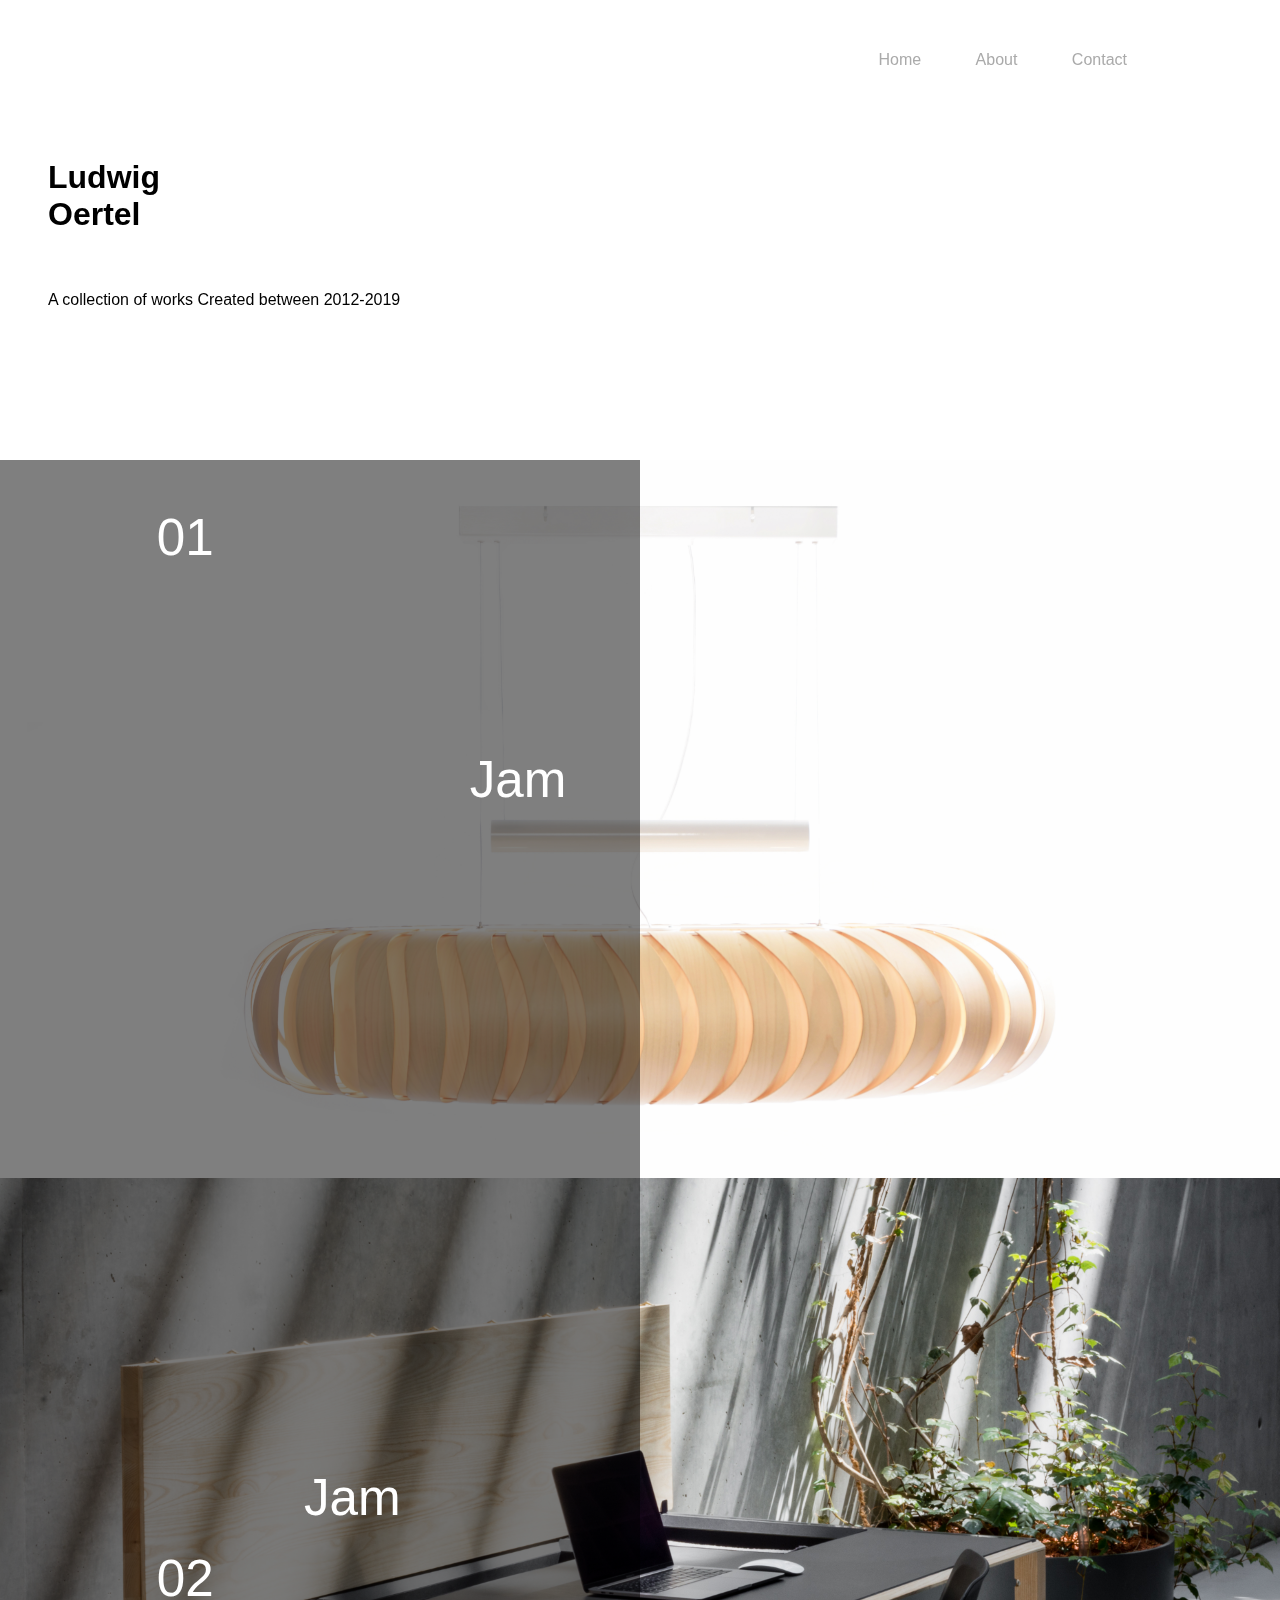
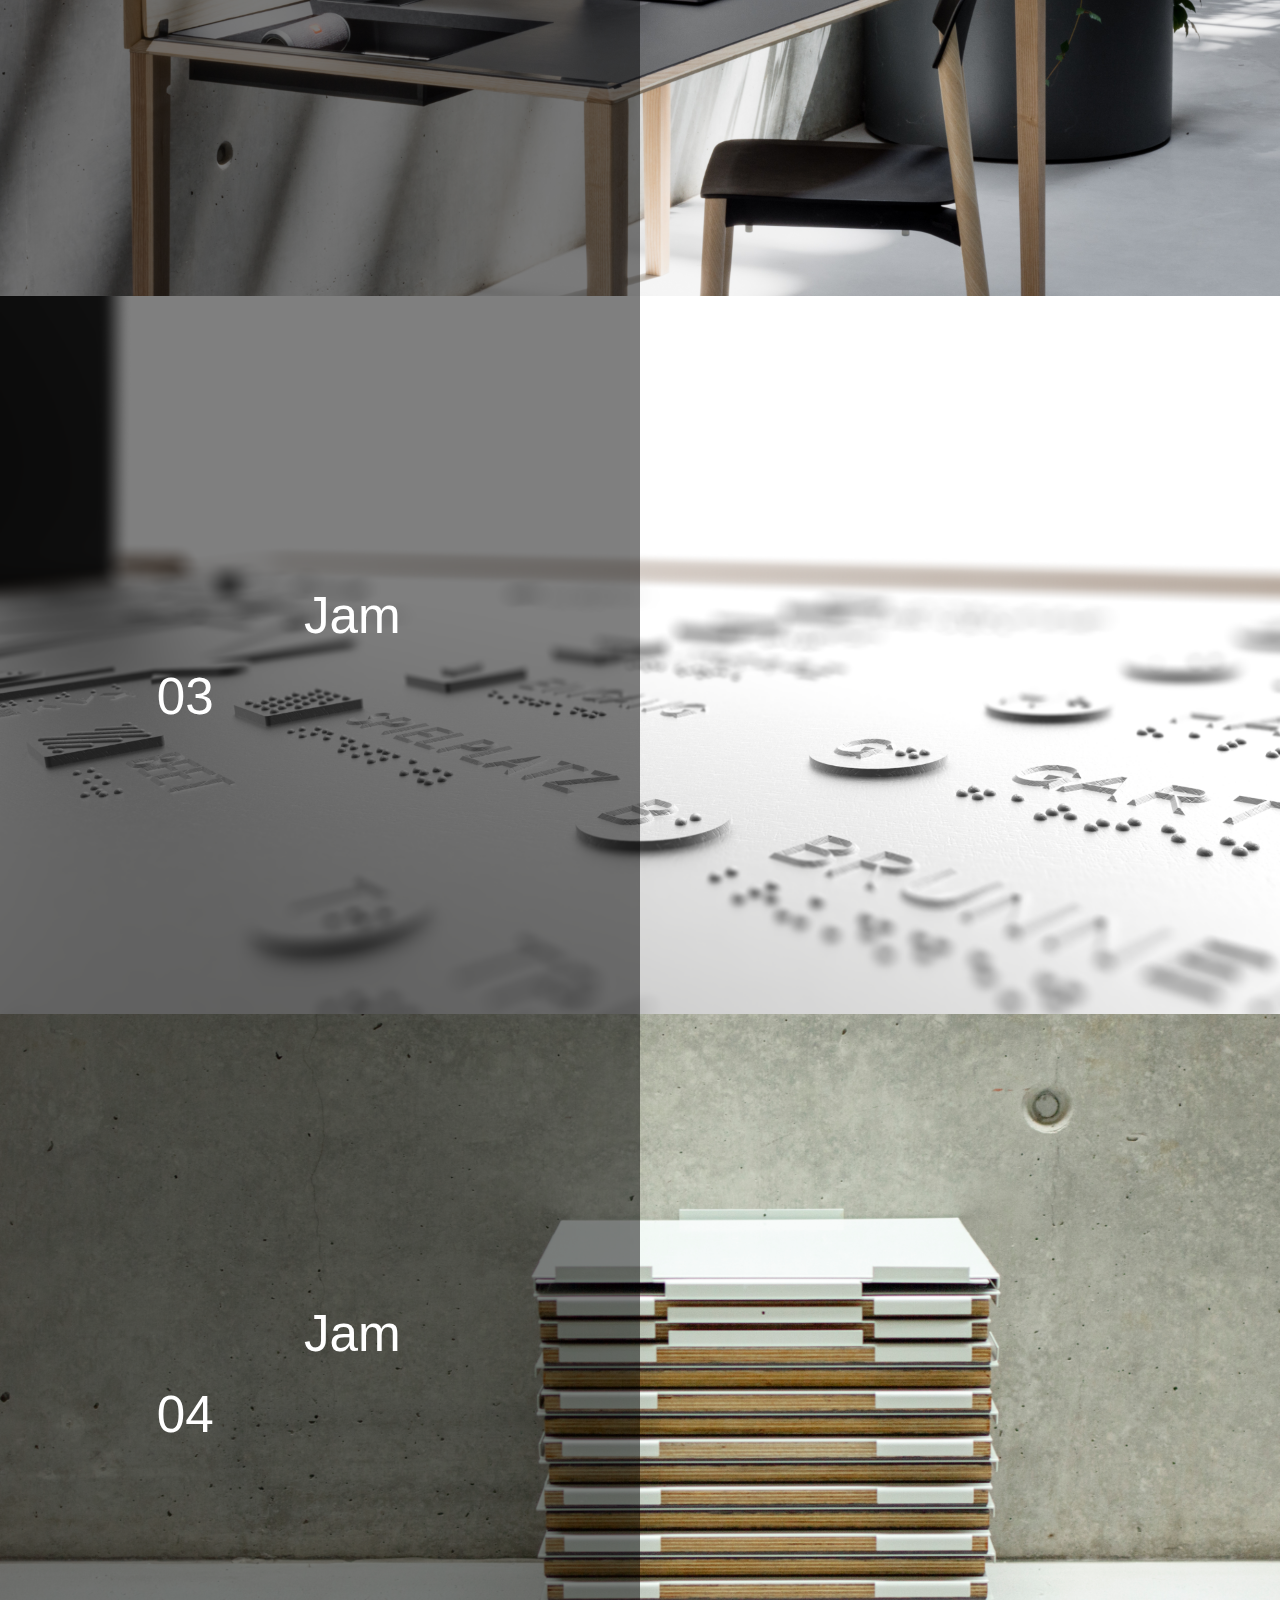
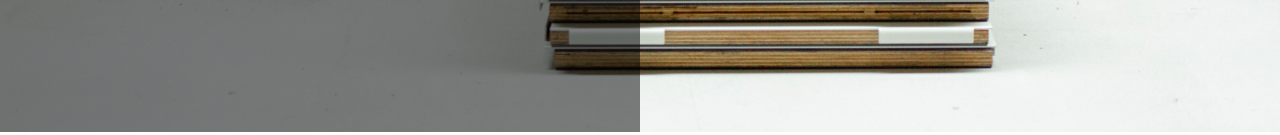
==== index.html @ 0ae3ea0b "updated resources" ====
<!DOCTYPE html>
<html lang="de">

<head>
	<meta charset="UTF-8" />
	<meta http-equiv="X-UA-Compatible" content="IE=edge">
	<meta name="viewport" content="width=device-width, initial-scale=1">
	<title>Ludwig Oertel</title>
	<meta name="description" content="Description to be added" />
	<meta name="keywords" content="Graphics, Design, Art  " />
	<meta name="author" content="Max Beta" />
	<link rel="stylesheet" type="text/css" href="css/normalize.css" />
	<link rel="stylesheet" type="text/css" href="css/demo.css" />

</head>

<body>
	<nav class="stroke">
	 <ul>
		 <li><a href="#">Home</a></li>
		 <li><a href="#" id='about'>About</a></li>
		 <li><a href="mailto:ludwig.oertel@gmx.de">Contact</a></li>
	 </ul>
 </nav>
 <div id="maindiv">
	<div class=" overlay-image " id="banner">
		<div class="overviewdiv"></div>
			<div class=" headertext"><h1>Ludwig<br>Oertel</h1><br><br>A collection of works Created between 2012-2019</div>
		</div>
	<!-- <div id="maindiv"> -->
	<div class=" overlay-image "><a href="#">
			<img class=" image" src="img/home/lampe.png" alt="Alt text" />
			<div class=" text"><span class="number">01</span> <span class="sectionheading">Jam</span></div>
		</a></div>
		<div class=" overlay-image "><a href="#">
				<img class=" image" src="img/home/tisch.png" alt="Alt text" />
				<div class=" text"><p class="number">02</p> <p class="sectionheading">Jam</p></div>
			</a></div>
			<div class=" overlay-image "><a href="#">
					<img class=" image" src="img/home/grafik.png" alt="Alt text" />
					<div class=" text"><p class="number">03</p> <p class="sectionheading">Jam</p></div>
				</a></div>
				<div class=" overlay-image "><a href="#">
						<img class=" image" src="img/home/store.png" alt="Alt text" />
						<div class=" text"><p class="number">04</p> <p class="sectionheading">Jam</p></div>
					</a></div>

	</div>


	<script src="https://code.jquery.com/jquery-3.4.1.min.js" integrity="sha256-CSXorXvZcTkaix6Yvo6HppcZGetbYMGWSFlBw8HfCJo=" crossorigin="anonymous"></script>
	<script src="js/loadContent.js"></script>
</body>

</html>
---- css/demo.css ----
*,
*:after,
*:before {
  -webkit-box-sizing: border-box;
  box-sizing: border-box;
  -webkit-backface-visibility: hidden;
}


html{
  /* background: url(../img/background/background_scanner.jpg) no-repeat center center;
    -webkit-background-size: cover;
    -moz-background-size: cover;
    -o-background-size: cover;
    background-size: cover;
    overflow: hidden; */
}
body {
  font-family: 'Avenir Next', Avenir, 'Helvetica Neue', Helvetica, Arial, sans-serif;
  color: rgba(0, 0, 0, 1.0);
  /* background: rgba(66, 66, 66, 1.0); */

  /* background-repeat:no-repeat;
  -webkit-background-size: cover;
  -moz-background-size: cover;
  -o-background-size: cover;
  background-size: cover;
  background-position: center;
  height: 100%; */
  -webkit-font-smoothing: antialiased;
  -moz-osx-font-smoothing: grayscale;
}

a {
  text-decoration: none;
  font-size: 100%;
  outline: underline;
}

p {
}

img {
  text-align: center;
  width: 100%;
  transition: all 0.1s ease;
  -moz-transition: all 0.1s ease;
  -webkit-transition: all 0.1s ease;
  -o-transition: all 0.1s ease;
  display: block;

}
/********* Simple or original overlay *******/
/* Main container */
.overlay-image {
 position: relative;
 width: 100%;
}
/* Original image */
.overlay-image .image {
 display: block;
 width: 100%;
 height: auto;
}


.overlay-image .overviewdiv {
 width: 100%;
 height: 100%;
 padding-bottom: 40%;
}
/* Original text overlay */
.overlay-image .text {
  position: absolute; /* Position the background text */
  bottom: 0; /* At the bottom. Use top:0 to append it to the top */
  background: rgb(0, 0, 0); /* Fallback color */
  background: rgba(0, 0, 0, 0.5); /* Black background with 0.5 opacity */
  color: #f1f1f1; /* Grey text */
  width: 50%; /* Full width */
  height: 100%;
  padding: 48px; /* Some padding */
}
/* header text overlay */
.overlay-image .headertext {
  position: absolute; /* Position the background text */
  bottom: 0; /* At the bottom. Use top:0 to append it to the top */

  color: #000;
  width: 50%; /* Full width */
  height: 100%;
  padding: 48px; /* Some padding */
  margin-bottom: 30px;
}

#banner{
  margin-bottom: 20px;
  height: 20em;
}
.number{
  position: relative; /* Position the background text */
  bottom: 0; /* At the bottom. Use top:0 to append it to the top */

  color: #fff;
  width: 50%; /* Full width */
  height: 100%;
  padding-top: 50%; /* Some padding */
  padding-left: 20%;
  margin-bottom: 30px;
  font-size: 4vw;
}
.sectionheading{
  position: absolute;
  bottom: 0;

  color: #fff;
  width: 50%;
  height: 100%;
  padding-top: 50%;
  padding-left: 40%;
  margin-bottom: 30px;
  font-size: 4vw;
}

.clickable:hover{
  transform: scale(0.95);
}
a:hover,
a:focus {
  color: #111;
}

#contentdiv{
  margin-left: 15%;
  margin-right: auto;
  width: 60%;
  color:#000;
}

#container{
  transition: all 0.5s ease;
  -moz-transition: all 0.5s ease;
  -webkit-transition: all 0.5s ease;
  -o-transition: all 0.5s ease;
  height: 100%;
}

#maindiv {
  /* padding-top: 1em; */
  /* padding-bottom: 3em; */
	height: 100%;
  transition: all 0.5s ease;
  -moz-transition: all 0.5s ease;
  -webkit-transition: all 0.5s ease;
  -o-transition: all 0.5s ease;
  background-color: #fff;
}

#maindiv>* {
  color: black;
}

#current_section{
  text-align: center;
  margin: 0px;
  transition: all 0.25s ease;
  -webkit-transition: all 0.5s ease;
  -webkit-backface-visibility: hidden;
}
.center{
  text-align: center;
}

.artistInfo{
  transform: translate3d(0, -50%, 0);
  color:rgba(0, 0, 0, 0);
  opacity: 0;
  transition: all 1s ease;
  -moz-transition: all 1s ease;
  -webkit-transition: all 1s ease;
  -o-transition: all 1s ease;
}

.artistInfo img{
}

i{
  font-size: 150%;

}

#footer{
  position: fixed;
  margin: auto;
  left: 0;
  bottom: 0;
  width: 100%;
  background-color: rgba(66, 66, 66, 0.0);
  color: black;
  text-align: center;
  font-size: 100%;
}

#footer a:hover{
transform: scale(0.85);
color: black;
}

#footer a{
color: black;
}

/* Content */
.content {
  text-align: center;
}

.content--alt {
  background: #373752;
  padding: 2em 0 4em;
}

.content__title {
  font-size: 1.75em;
  font-weight: normal;
  margin: 3.5em 0 0 0;
  padding: 0 0 0em;
}

.content__title span {
  display: block;
  font-size: 0.625em;
  color: #B0B0C8;
}

/* NAVIGATION  horizontal*/
nav.stroke {
  width: 80%;
  margin: 0 auto;
  background: #fff;
  padding: 20px 0;
}

/* By Dominik Biedebach @domobch */
nav.stroke ul {
  list-style: none;
  text-align: right;
}
nav.stroke ul li {
  display: inline-block;
}
nav.stroke ul li a {
  display: block;
  padding: 15px;
  text-decoration: none;
  color: #aaa;
  /* font-weight: 800; */
  margin: 0 10px;
}
nav.stroke ul li a,
nav.stroke ul li a:after,
nav.stroke ul li a:before {
  transition: all .5s;
}
nav.stroke ul li a:hover {
  color: #555;
}



/* By Dominik Biedebach @domobch */


/* stroke */
nav.stroke ul li a,
nav.fill ul li a {
  position: relative;
}
nav.stroke ul li a:after,
nav.fill ul li a:after {
  position: absolute;
  bottom: 0;
  left: 0;
  right: 0;
  margin: auto;
  width: 0%;
  content: '.';
  color: transparent;
  background: #333;
  height: 1px;
}
nav.stroke ul li a:hover:after {
  width: 100%;
}


/* NAVIGATION  vertical*/
nav.vertical {
  /* width: 20%; */
  margin: 0 auto;
  background: #fff;
  /* padding: 20px 0; */
}

/* By Dominik Biedebach @domobch */
nav.vertical ul {
  list-style: none;
  text-align: left;
  padding-left: 0;
}
nav.vertical ul li {
  display: table;
}
nav.vertical ul li a {
  display: block;
  padding-top: 15px;
  text-decoration: none;
  color: #aaa;
  text-transform: uppercase;
  /* font-weight: 800; */
  /* margin: 0 10px; */
}
nav.vertical ul li a,
nav.vertical ul li a:after,
nav.vertical ul li a:before {
  transition: all .5s;
}
nav.vertical ul li a:hover {
  color: #555;
}



/* By Dominik Biedebach @domobch */


/* stroke */
nav.vertical ul li a,
nav.fill ul li a {
  position: relative;
}
nav.vertical ul li a:after,
nav.fill ul li a:after {
  position: absolute;
  bottom: 0;
  left: 0;
  right: 0;
  margin: auto;
  width: 0%;
  content: '.';
  color: transparent;
  background: #333;
  height: 1px;
}
nav.vertical ul li a:hover:after {
  width: 100%;
}


/* Other Navigation By Dominik Biedebach @domobch */

nav.fill ul li a {
  transition: all 2s;
}
/* By Dominik Biedebach @domobch */

nav.fill ul li a:after {
  text-align: left;
  content: '.';
  margin: 0;
  opacity: 0;
}
nav.fill ul li a:hover {
  color: #023f1c;
  z-index: 1;
}
nav.fill ul li a:hover:after {
  z-index: -10;
  animation: fill 1s forwards;
  -webkit-animation: fill 1s forwards;
  -moz-animation: fill 1s forwards;
  opacity: 1;
}


@media only screen and (min-width: 992px){
#maindiv{
/* margin: auto; */
max-width: 100%;
}
}
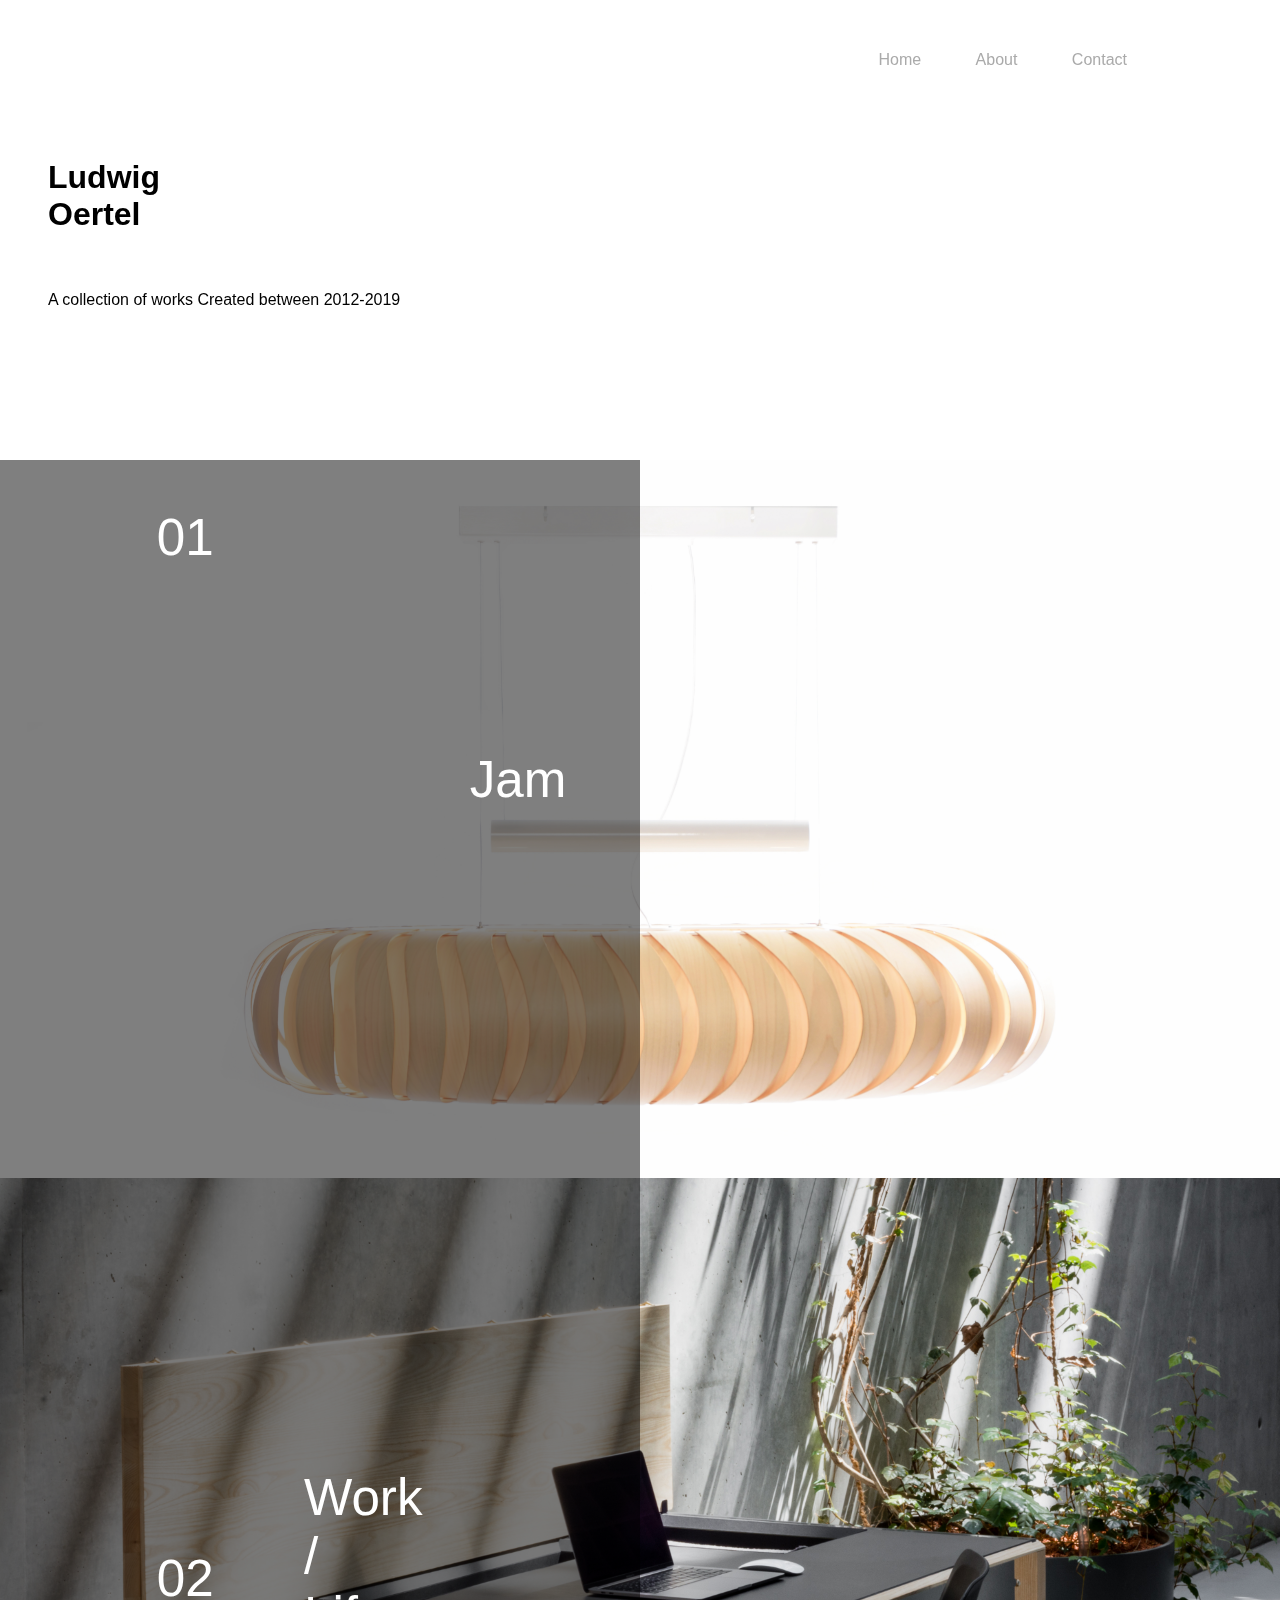
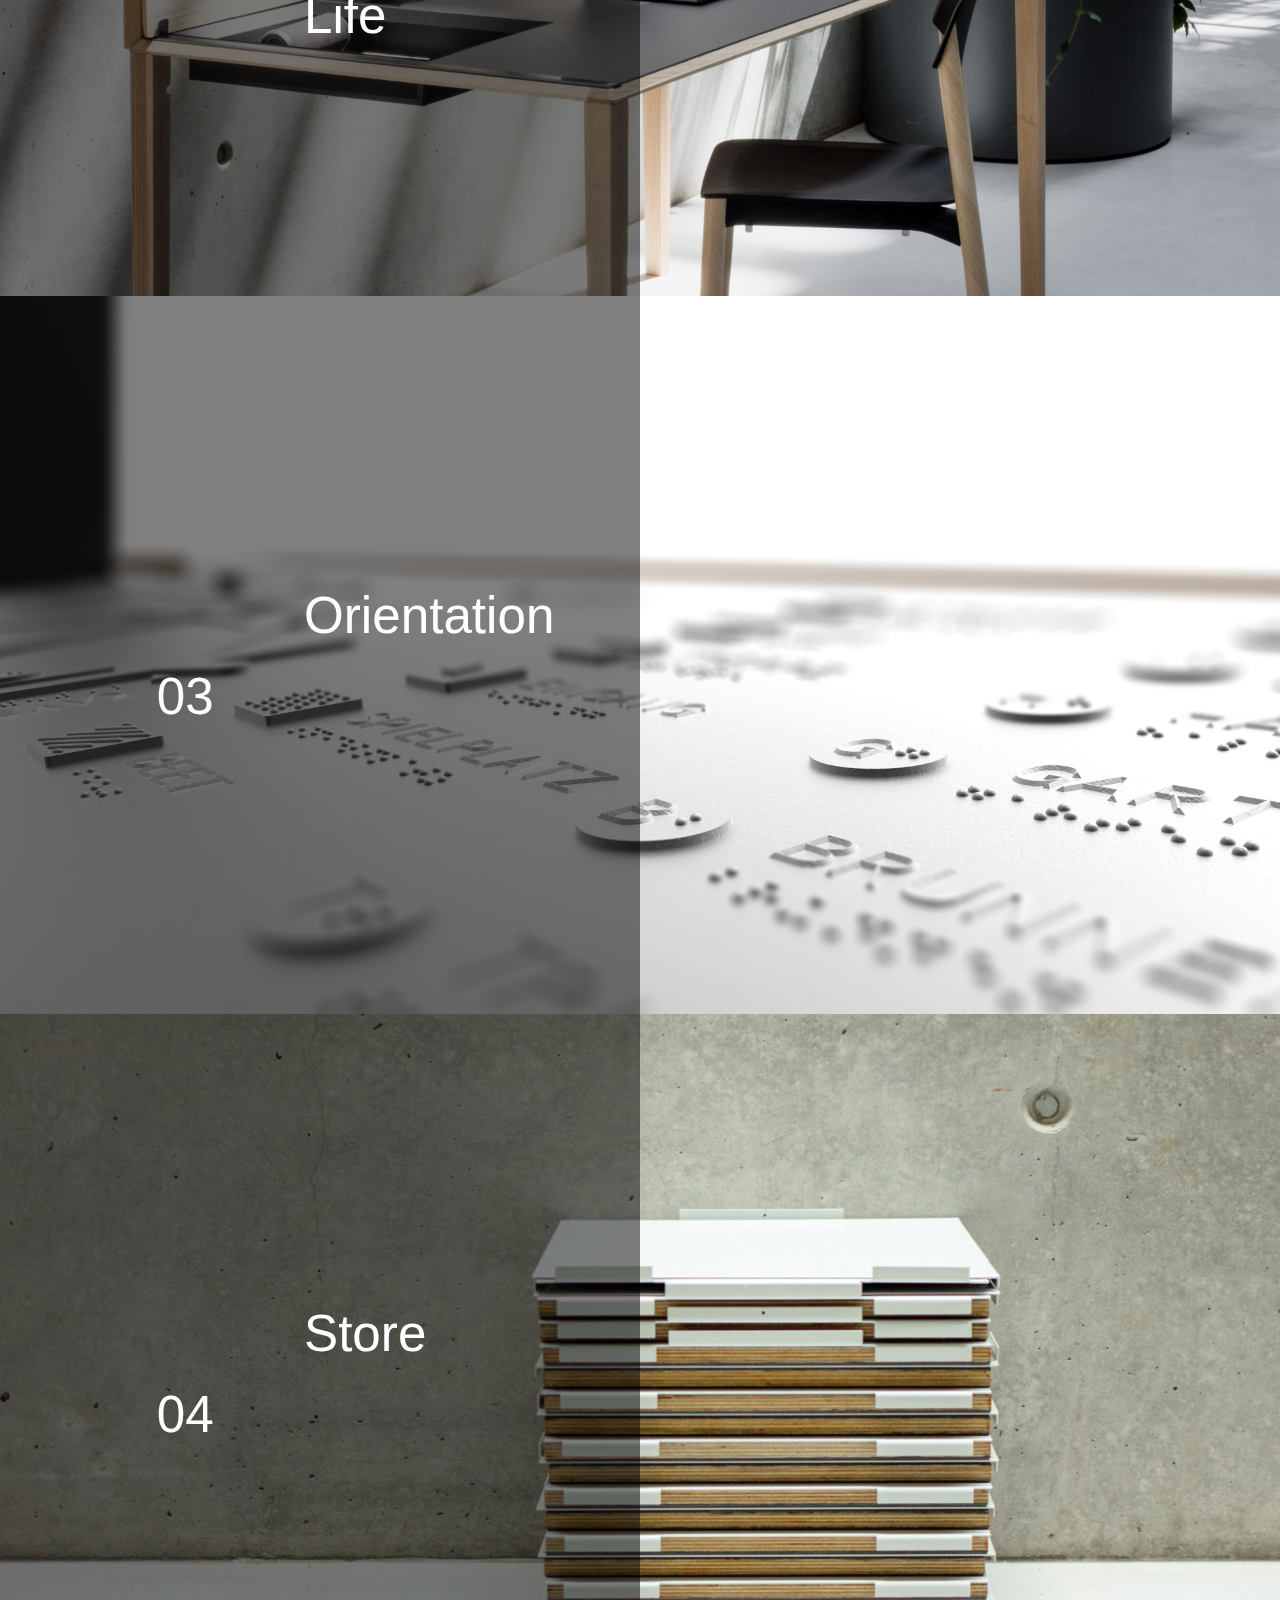
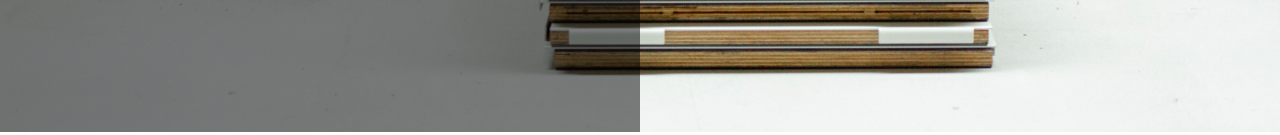
==== commit 7db0241a: "Update index.html" ====
--- a/index.html
+++ b/index.html
@@ -17,7 +17,7 @@
 <body>
 	<nav class="stroke">
 	 <ul>
-		 <li><a href="#">Home</a></li>
+		 <li><a href="./index.html">Home</a></li>
 		 <li><a href="#" id='about'>About</a></li>
 		 <li><a href="mailto:ludwig.oertel@gmx.de">Contact</a></li>
 	 </ul>
@@ -34,15 +34,15 @@
 		</a></div>
 		<div class=" overlay-image "><a href="#">
 				<img class=" image" src="img/home/tisch.png" alt="Alt text" />
-				<div class=" text"><p class="number">02</p> <p class="sectionheading">Jam</p></div>
+				<div class=" text"><p class="number">02</p> <p class="sectionheading">Work / Life</p></div>
 			</a></div>
 			<div class=" overlay-image "><a href="#">
 					<img class=" image" src="img/home/grafik.png" alt="Alt text" />
-					<div class=" text"><p class="number">03</p> <p class="sectionheading">Jam</p></div>
+					<div class=" text"><p class="number">03</p> <p class="sectionheading">Orientation</p></div>
 				</a></div>
 				<div class=" overlay-image "><a href="#">
 						<img class=" image" src="img/home/store.png" alt="Alt text" />
-						<div class=" text"><p class="number">04</p> <p class="sectionheading">Jam</p></div>
+						<div class=" text"><p class="number">04</p> <p class="sectionheading">Store</p></div>
 					</a></div>
 
 	</div>
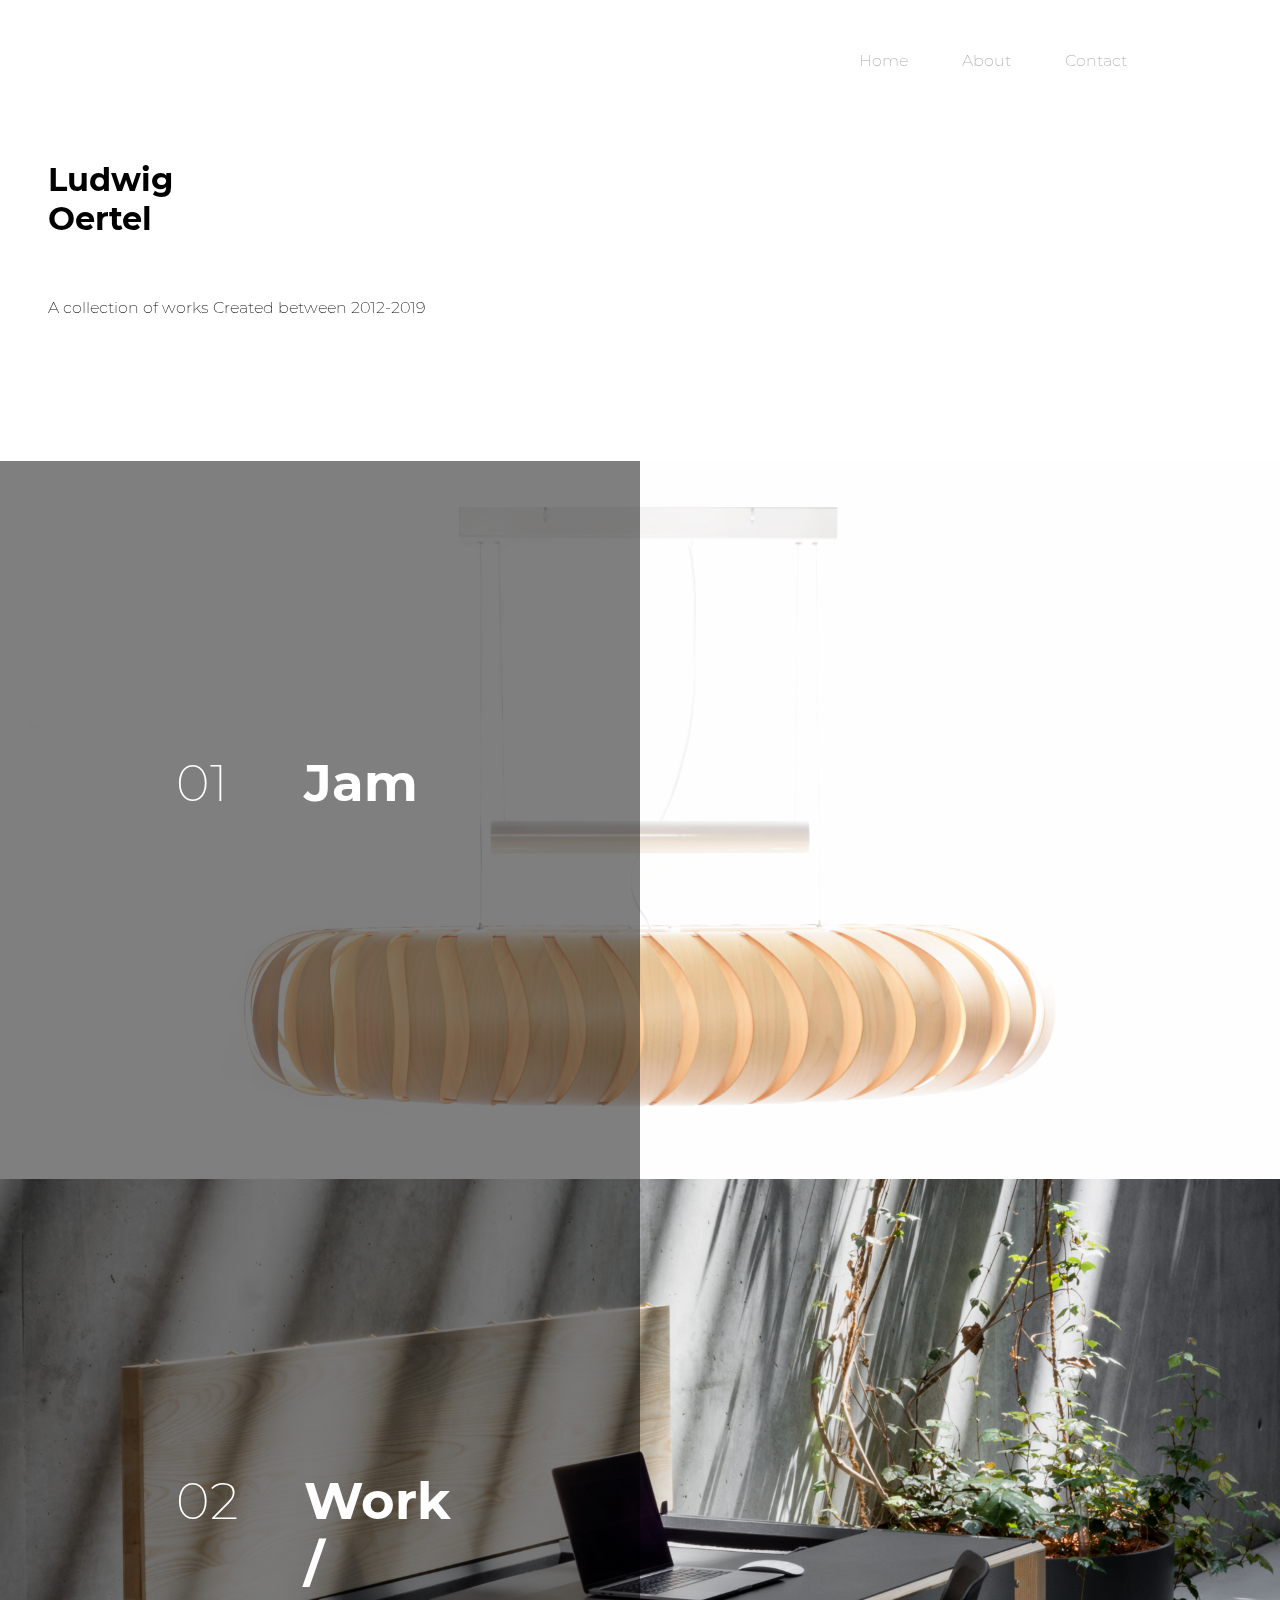
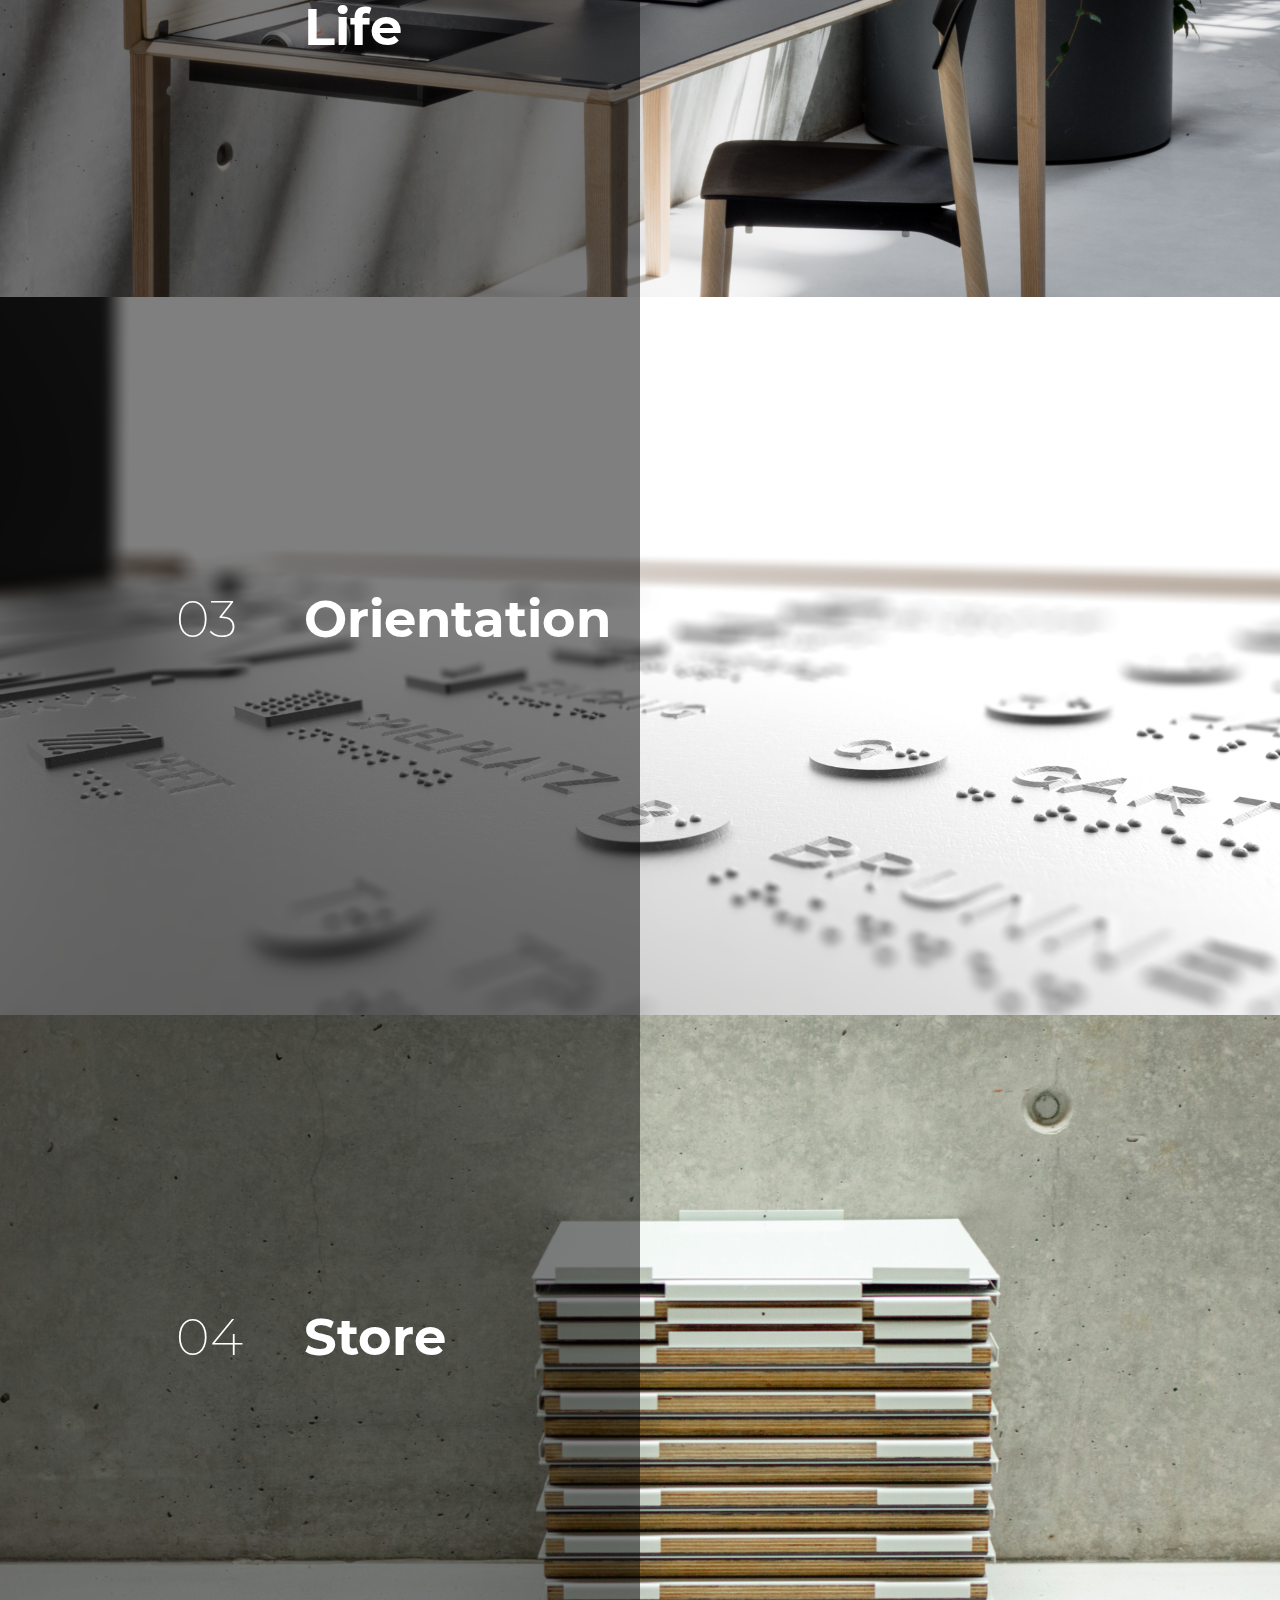
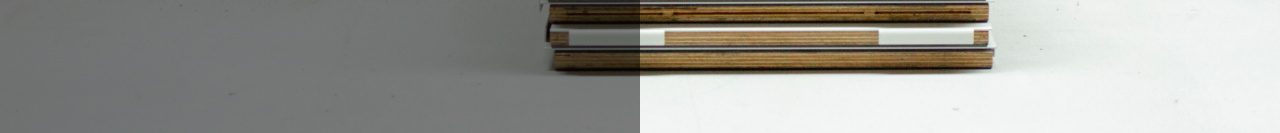
==== commit 6c108c34: "Fonts and Positions" ====
--- a/index.html
+++ b/index.html
@@ -11,7 +11,6 @@
 	<meta name="author" content="Max Beta" />
 	<link rel="stylesheet" type="text/css" href="css/normalize.css" />
 	<link rel="stylesheet" type="text/css" href="css/demo.css" />
-
 </head>
 
 <body>
--- a/css/demo.css
+++ b/css/demo.css
@@ -1,3 +1,21 @@
+@font-face {
+    font-family:"Montserrat";
+    src: url("../fonts/Montserrat/Montserrat-Regular.ttf") format('truetype'); /* TTF file for CSS3 browsers */
+    font-weight: normal;
+    font-style: normal;
+}
+
+@font-face {
+    font-family:"Montserrat";
+    src: url("../fonts/Montserrat/Montserrat-Bold.ttf") format('truetype'); /* TTF file for CSS3 browsers */
+    font-weight: bold;
+}
+@font-face {
+    font-family:"Montserrat";
+    src: url("../fonts/Montserrat/Montserrat-ExtraLight.ttf") format('truetype'); /* TTF file for CSS3 browsers */
+    font-weight: ExtraLight;
+}
+
 *,
 *:after,
 *:before {
@@ -16,7 +34,7 @@
     overflow: hidden; */
 }
 body {
-  font-family: 'Avenir Next', Avenir, 'Helvetica Neue', Helvetica, Arial, sans-serif;
+  font-family: Bold, 'Montserrat', sans-serif;
   color: rgba(0, 0, 0, 1.0);
   /* background: rgba(66, 66, 66, 1.0); */
 
@@ -97,9 +115,9 @@
   height: 20em;
 }
 .number{
-  position: relative; /* Position the background text */
+  position: absolute; /* Position the background text */
   bottom: 0; /* At the bottom. Use top:0 to append it to the top */
-
+  font-weight: ExtraLight;
   color: #fff;
   width: 50%; /* Full width */
   height: 100%;
@@ -111,7 +129,7 @@
 .sectionheading{
   position: absolute;
   bottom: 0;
-
+  font-weight: bold;
   color: #fff;
   width: 50%;
   height: 100%;
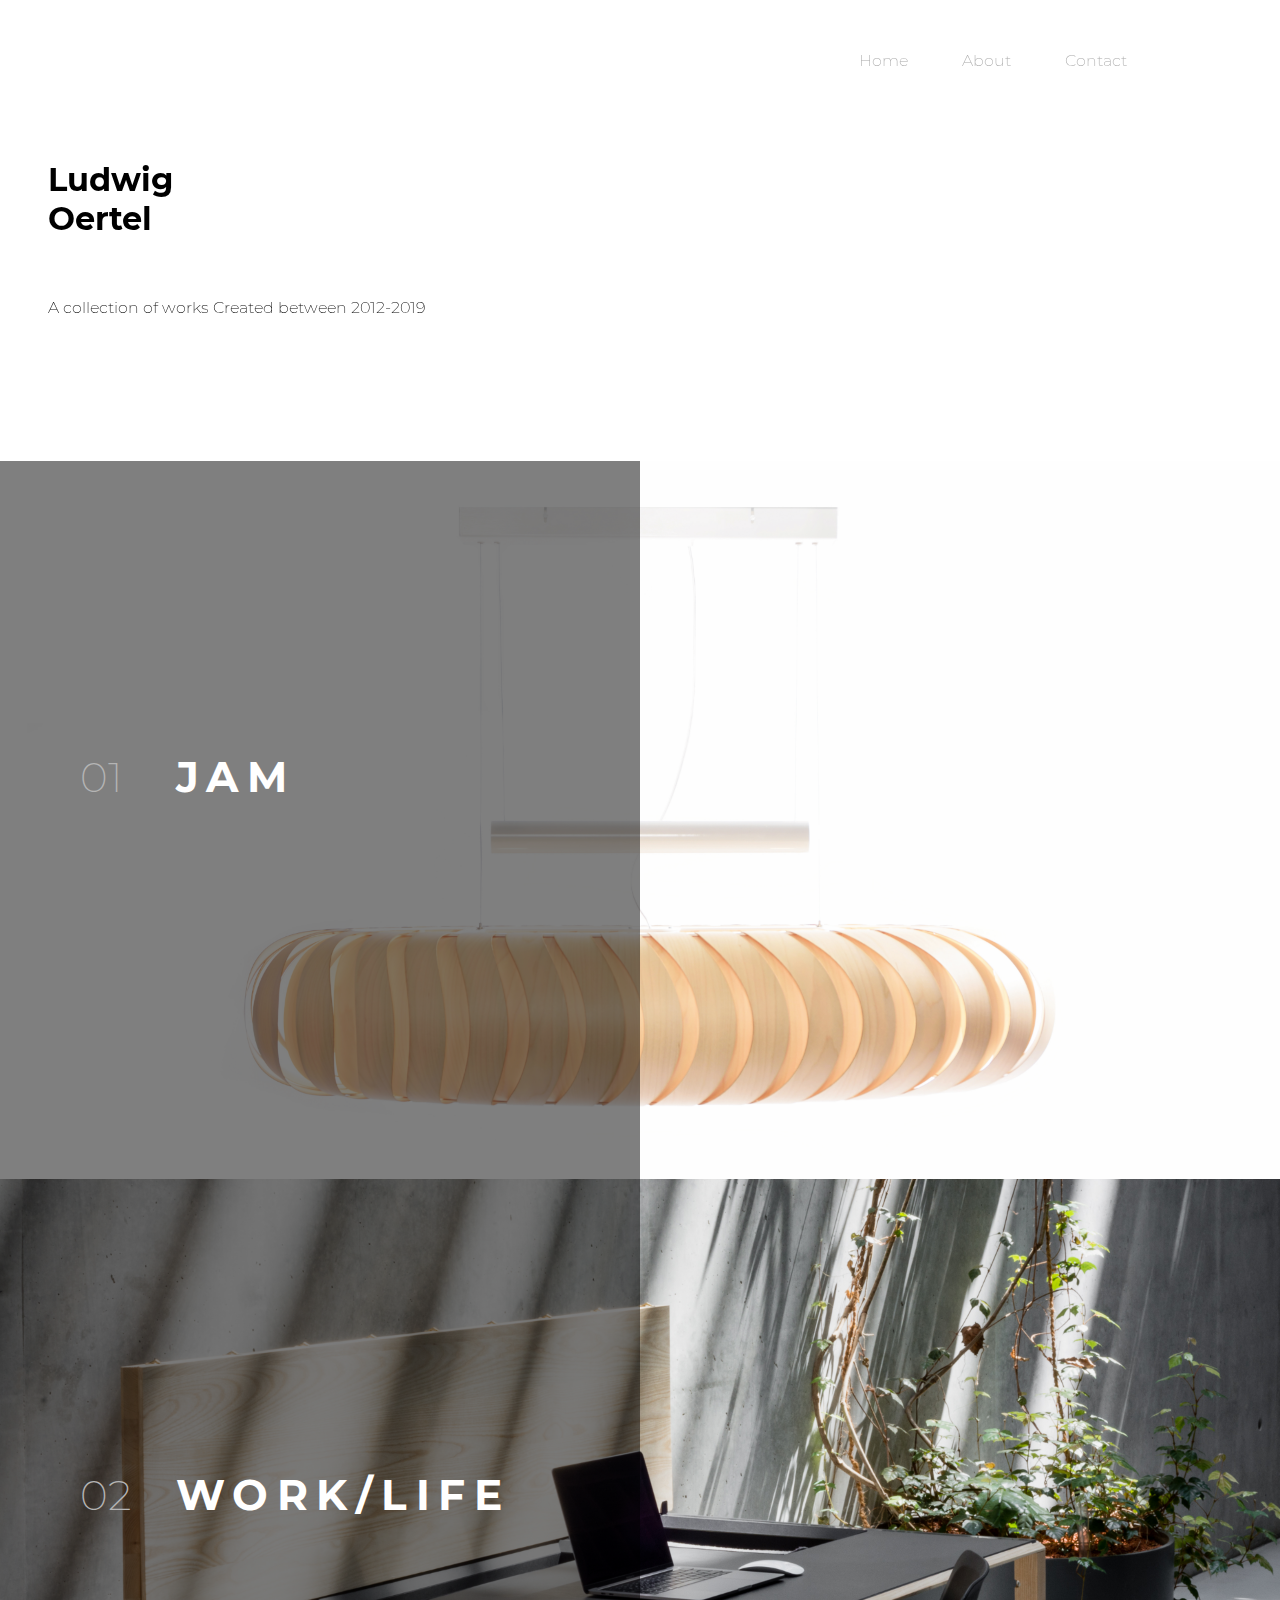
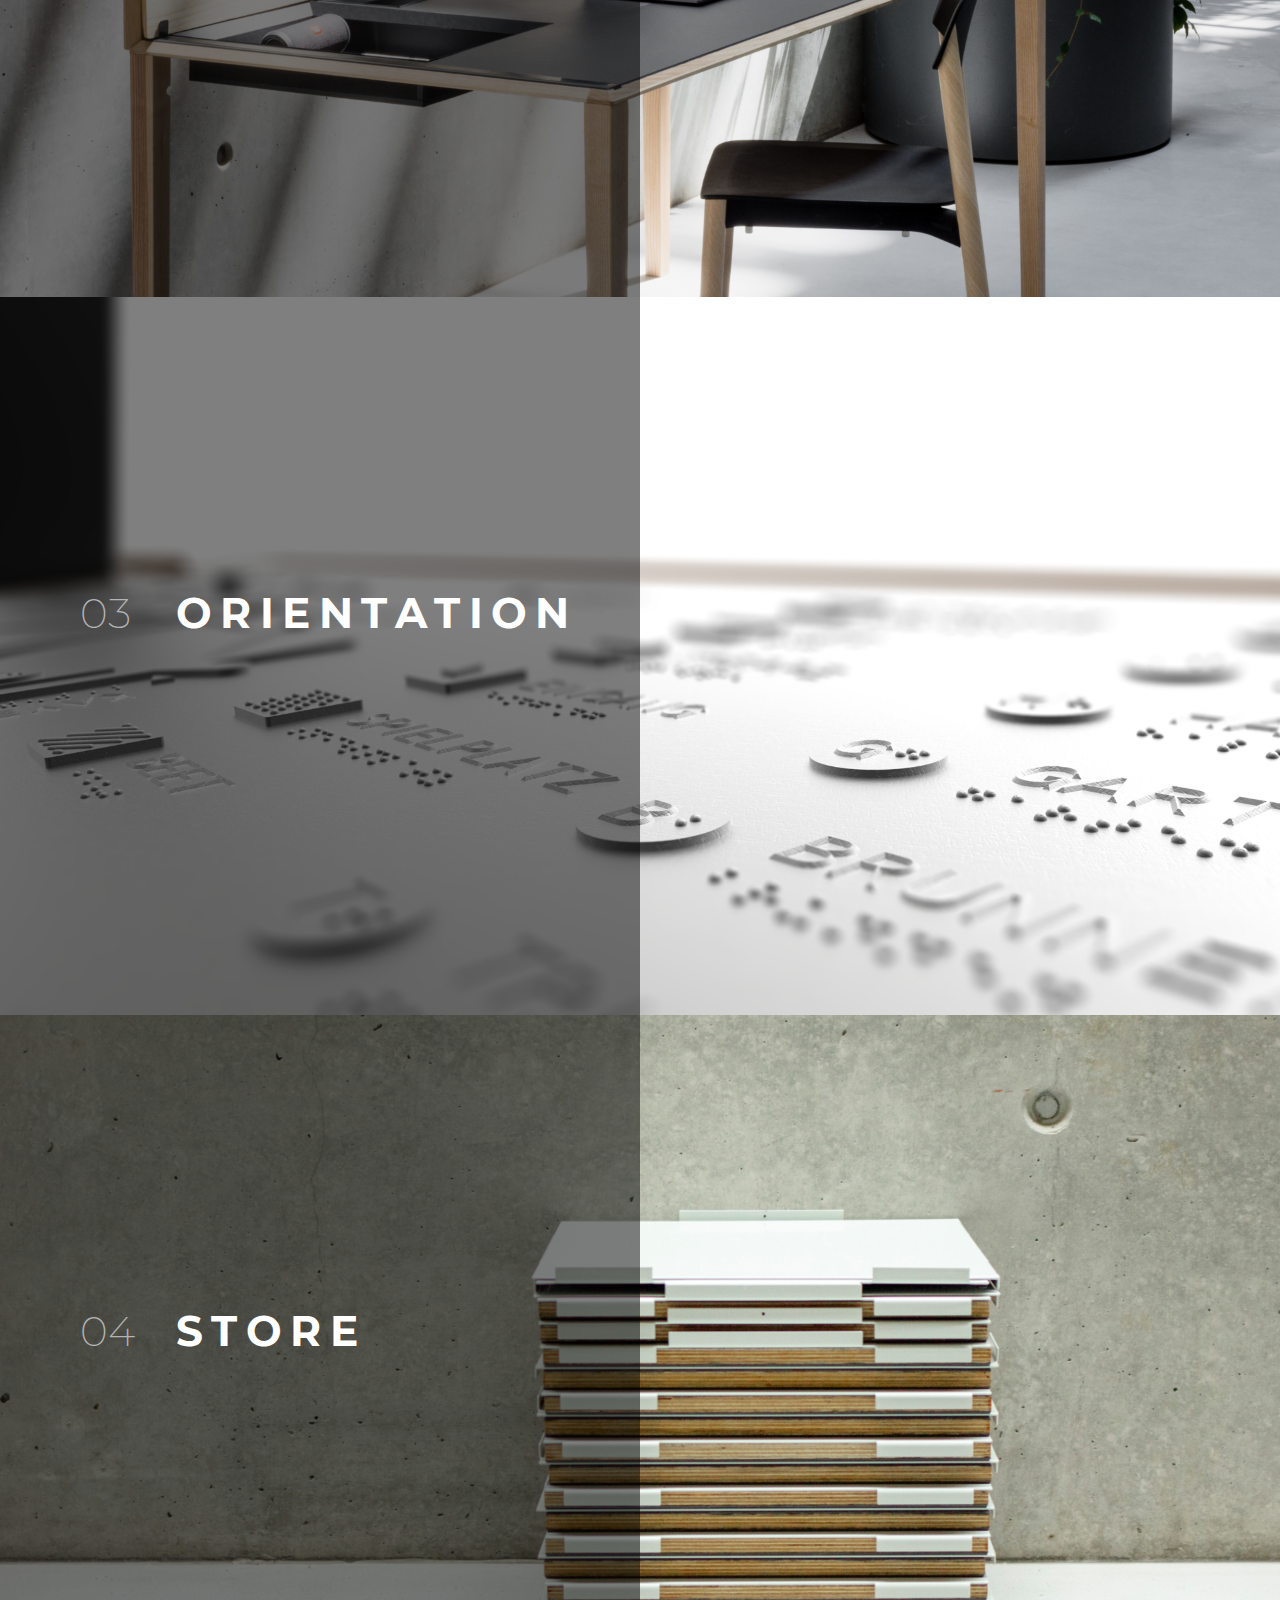
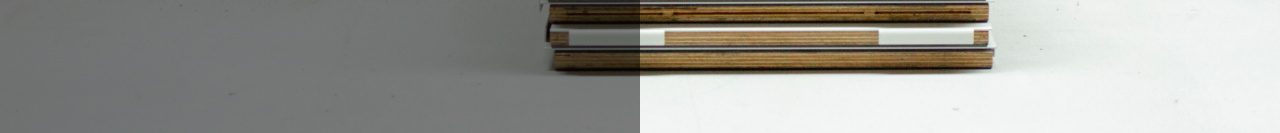
==== commit 9adaba1c: "updated font positioning" ====
--- a/index.html
+++ b/index.html
@@ -29,19 +29,19 @@
 	<!-- <div id="maindiv"> -->
 	<div class=" overlay-image "><a href="#">
 			<img class=" image" src="img/home/lampe.png" alt="Alt text" />
-			<div class=" text"><span class="number">01</span> <span class="sectionheading">Jam</span></div>
+			<div class=" text"><span class="number">01</span> <span class="sectionheading">JAM</span></div>
 		</a></div>
 		<div class=" overlay-image "><a href="#">
 				<img class=" image" src="img/home/tisch.png" alt="Alt text" />
-				<div class=" text"><p class="number">02</p> <p class="sectionheading">Work / Life</p></div>
+				<div class=" text"><p class="number">02</p> <p class="sectionheading">WORK/LIFE</p></div>
 			</a></div>
 			<div class=" overlay-image "><a href="#">
 					<img class=" image" src="img/home/grafik.png" alt="Alt text" />
-					<div class=" text"><p class="number">03</p> <p class="sectionheading">Orientation</p></div>
+					<div class=" text"><p class="number">03</p> <p class="sectionheading">ORIENTATION</p></div>
 				</a></div>
 				<div class=" overlay-image "><a href="#">
 						<img class=" image" src="img/home/store.png" alt="Alt text" />
-						<div class=" text"><p class="number">04</p> <p class="sectionheading">Store</p></div>
+						<div class=" text"><p class="number">04</p> <p class="sectionheading">STORE</p></div>
 					</a></div>
 
 	</div>
--- a/css/demo.css
+++ b/css/demo.css
@@ -118,25 +118,28 @@
   position: absolute; /* Position the background text */
   bottom: 0; /* At the bottom. Use top:0 to append it to the top */
   font-weight: ExtraLight;
-  color: #fff;
+  color: #B4B4B4;
   width: 50%; /* Full width */
   height: 100%;
   padding-top: 50%; /* Some padding */
-  padding-left: 20%;
+  padding-left: 5%;
   margin-bottom: 30px;
-  font-size: 4vw;
+  font-size: 3.3vw;
 }
 .sectionheading{
   position: absolute;
   bottom: 0;
   font-weight: bold;
+  letter-spacing: 0.2em;
+  font-size: 80%;
+/* letter-spacing: 14px; */
   color: #fff;
   width: 50%;
   height: 100%;
   padding-top: 50%;
-  padding-left: 40%;
+  padding-left: 20%;
   margin-bottom: 30px;
-  font-size: 4vw;
+  font-size: 3.3vw;
 }
 
 .clickable:hover{
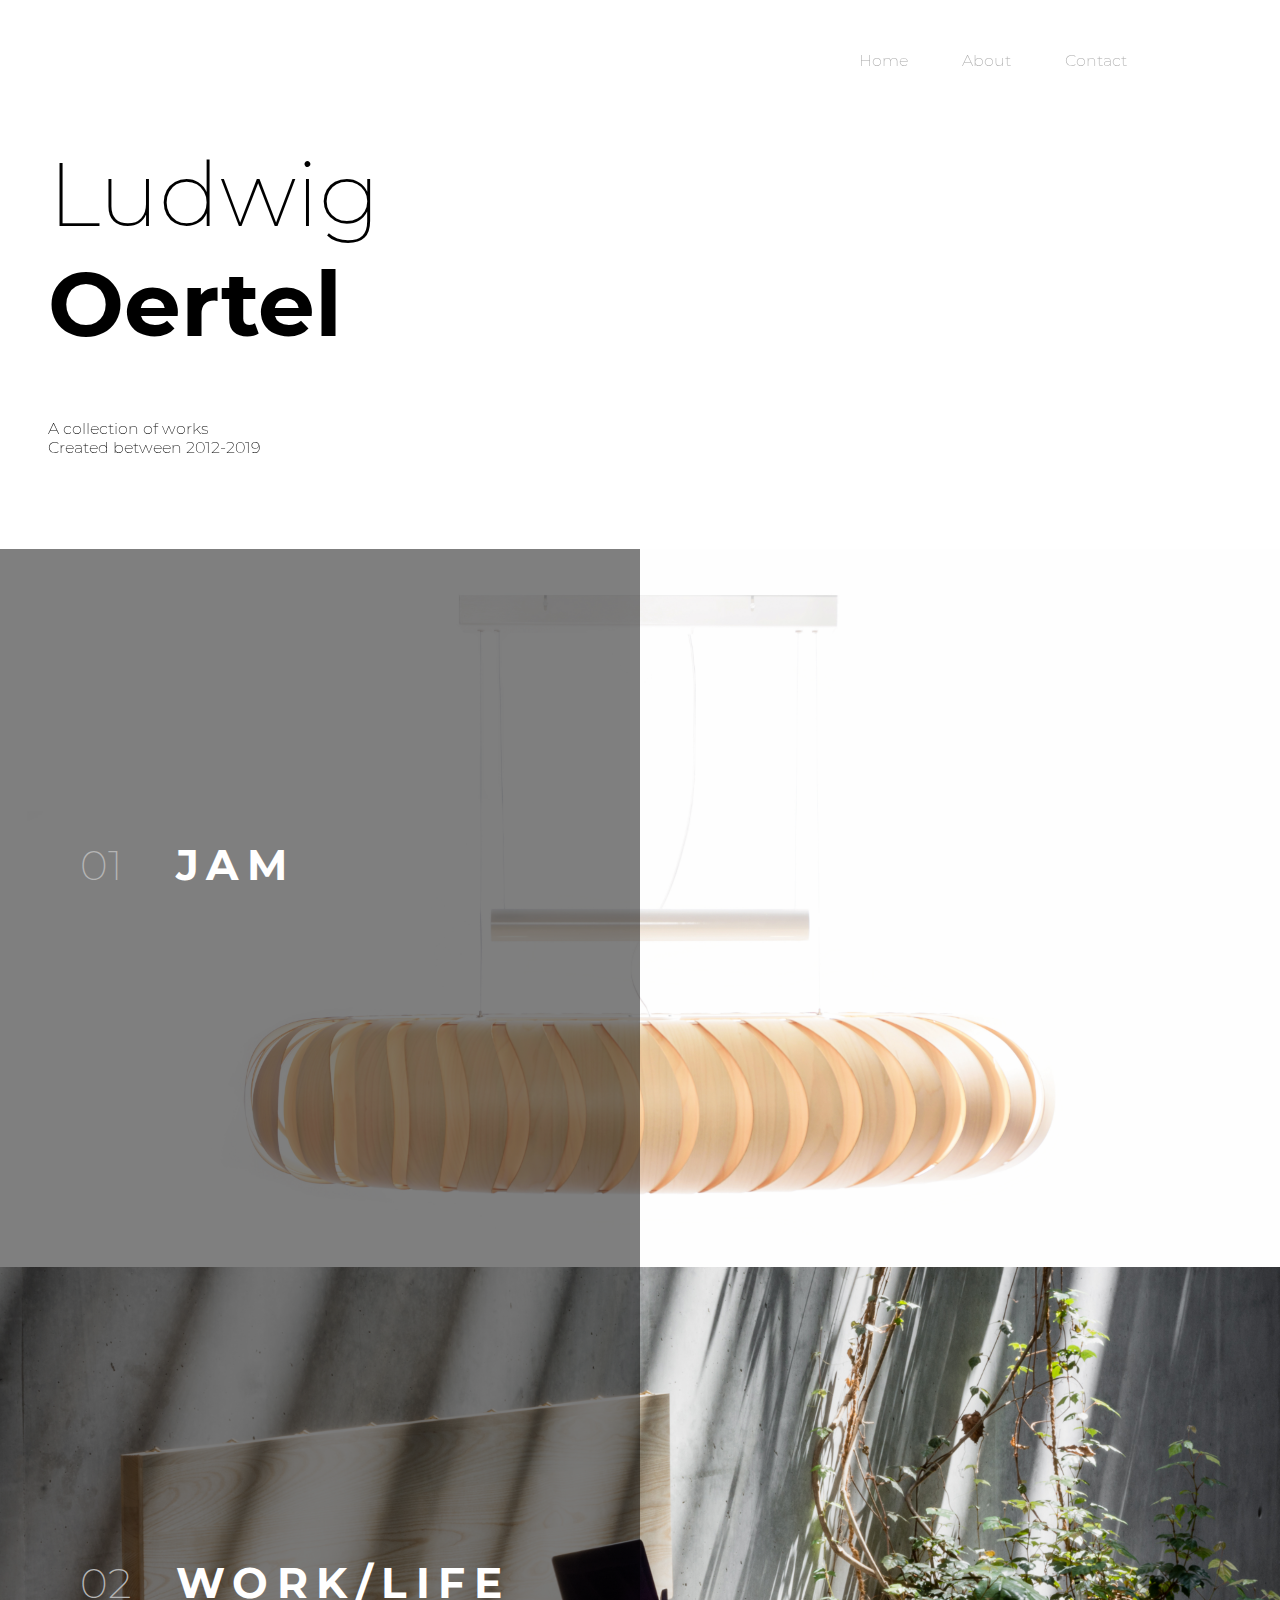
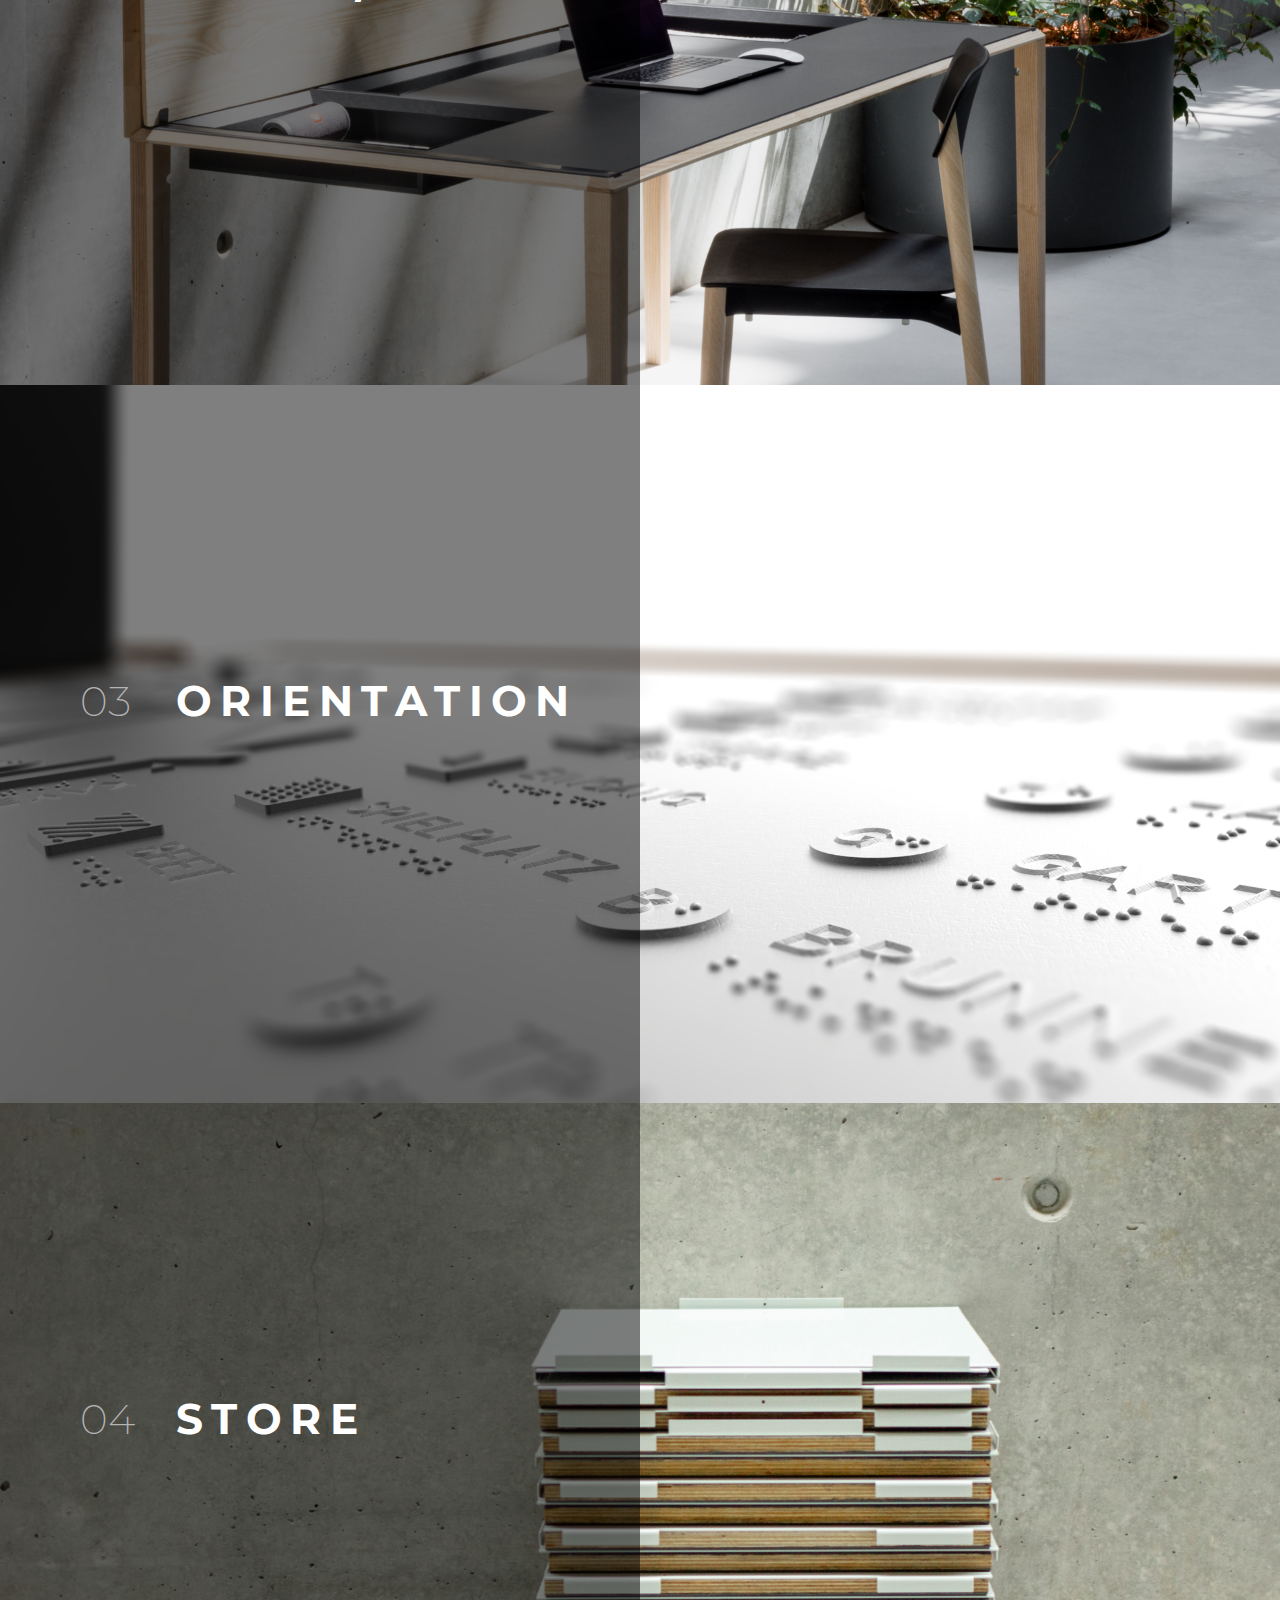
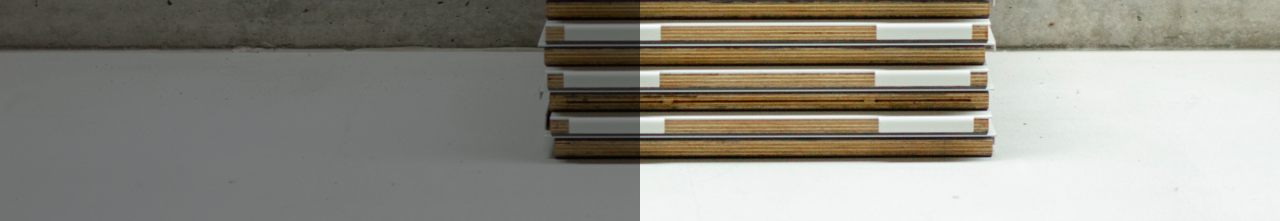
==== commit 58fa4d2e: "updated font weights" ====
--- a/index.html
+++ b/index.html
@@ -24,7 +24,7 @@
  <div id="maindiv">
 	<div class=" overlay-image " id="banner">
 		<div class="overviewdiv"></div>
-			<div class=" headertext"><h1>Ludwig<br>Oertel</h1><br><br>A collection of works Created between 2012-2019</div>
+			<div class=" headertext"><h2 style="margin-bottom:0px; font-size:10vh;">Ludwig</h2><h1 style="margin-top:0px; font-size:10vh;">Oertel</h1>A collection of works<br>Created between 2012-2019</div>
 		</div>
 	<!-- <div id="maindiv"> -->
 	<div class=" overlay-image "><a href="#">
--- a/css/demo.css
+++ b/css/demo.css
@@ -111,7 +111,7 @@
 }
 
 #banner{
-  margin-bottom: 20px;
+  margin-bottom: 12vh;
   height: 20em;
 }
 .number{
@@ -149,6 +149,14 @@
 a:focus {
   color: #111;
 }
+h1{
+  font-size: 8vh;
+}
+h2{
+  margin-top: 0;
+  font-size: 8vh;
+  font-weight: normal;
+}
 
 #contentdiv{
   margin-left: 15%;
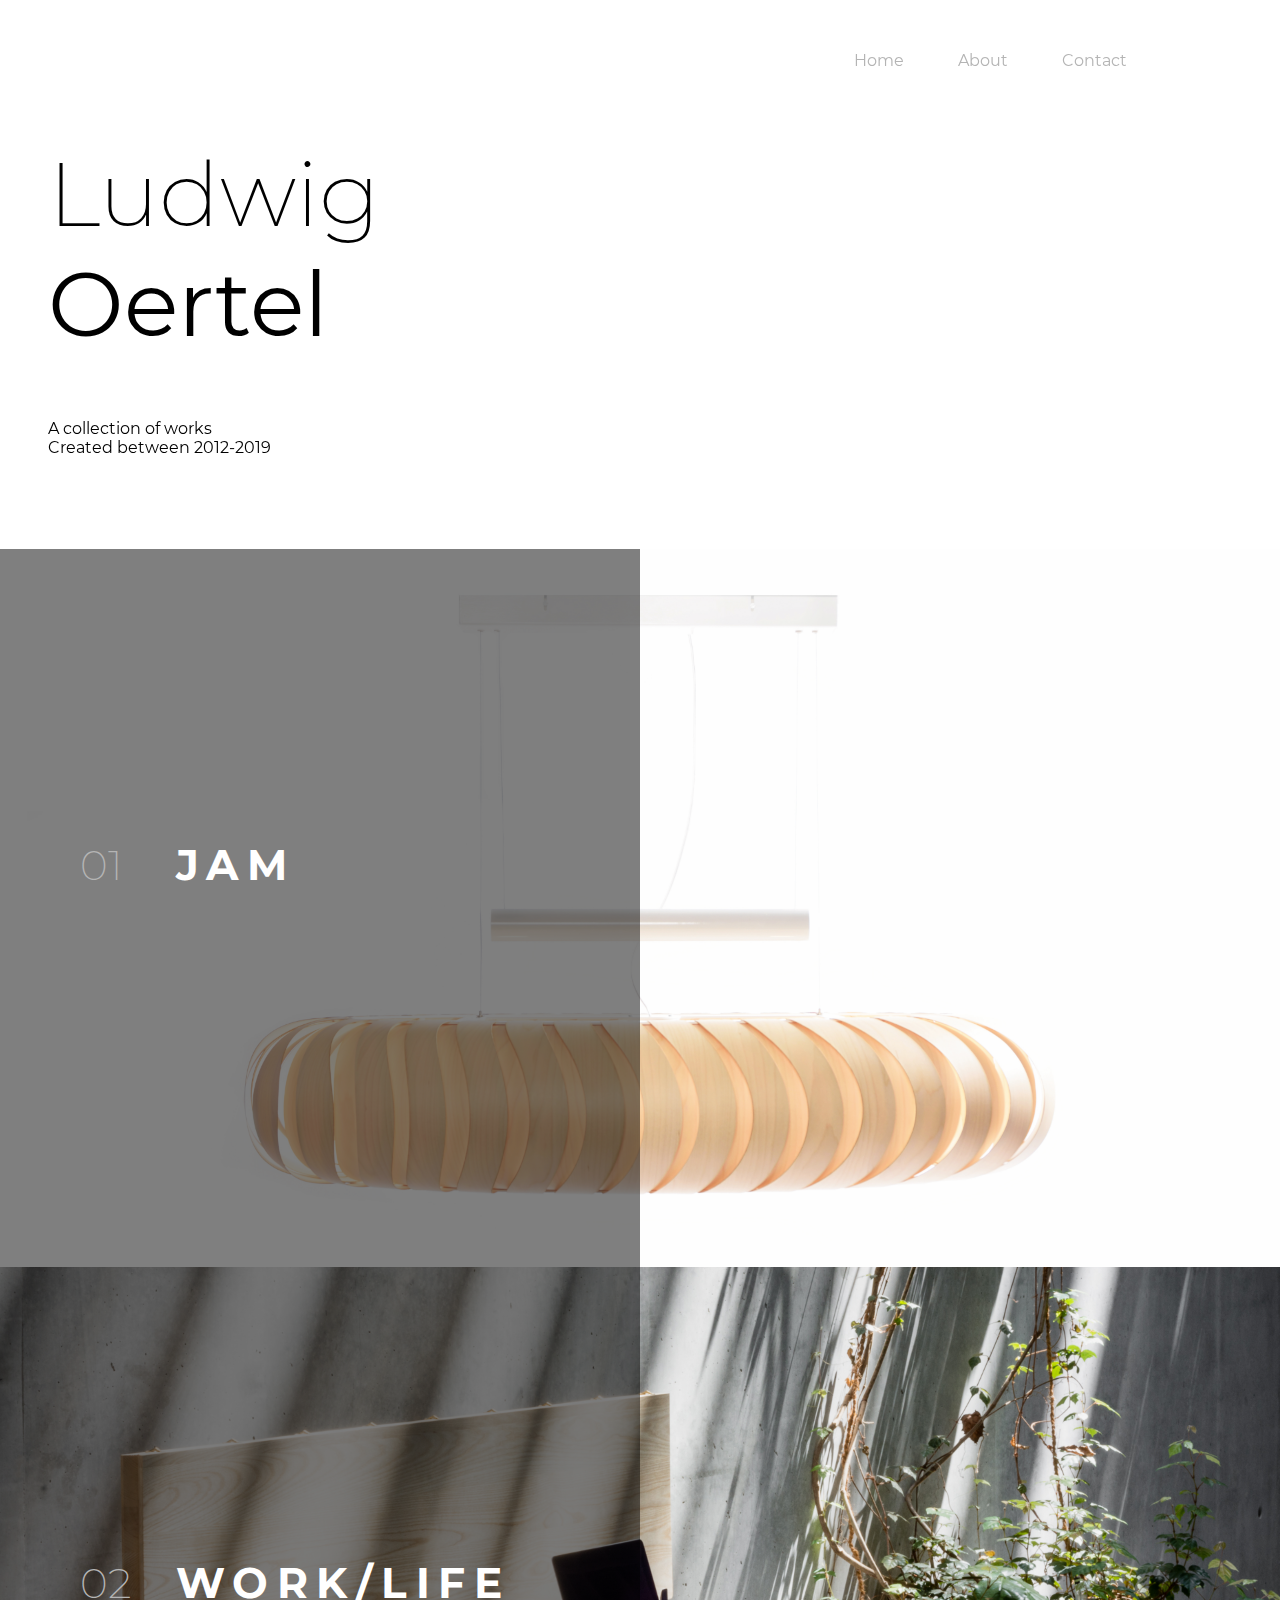
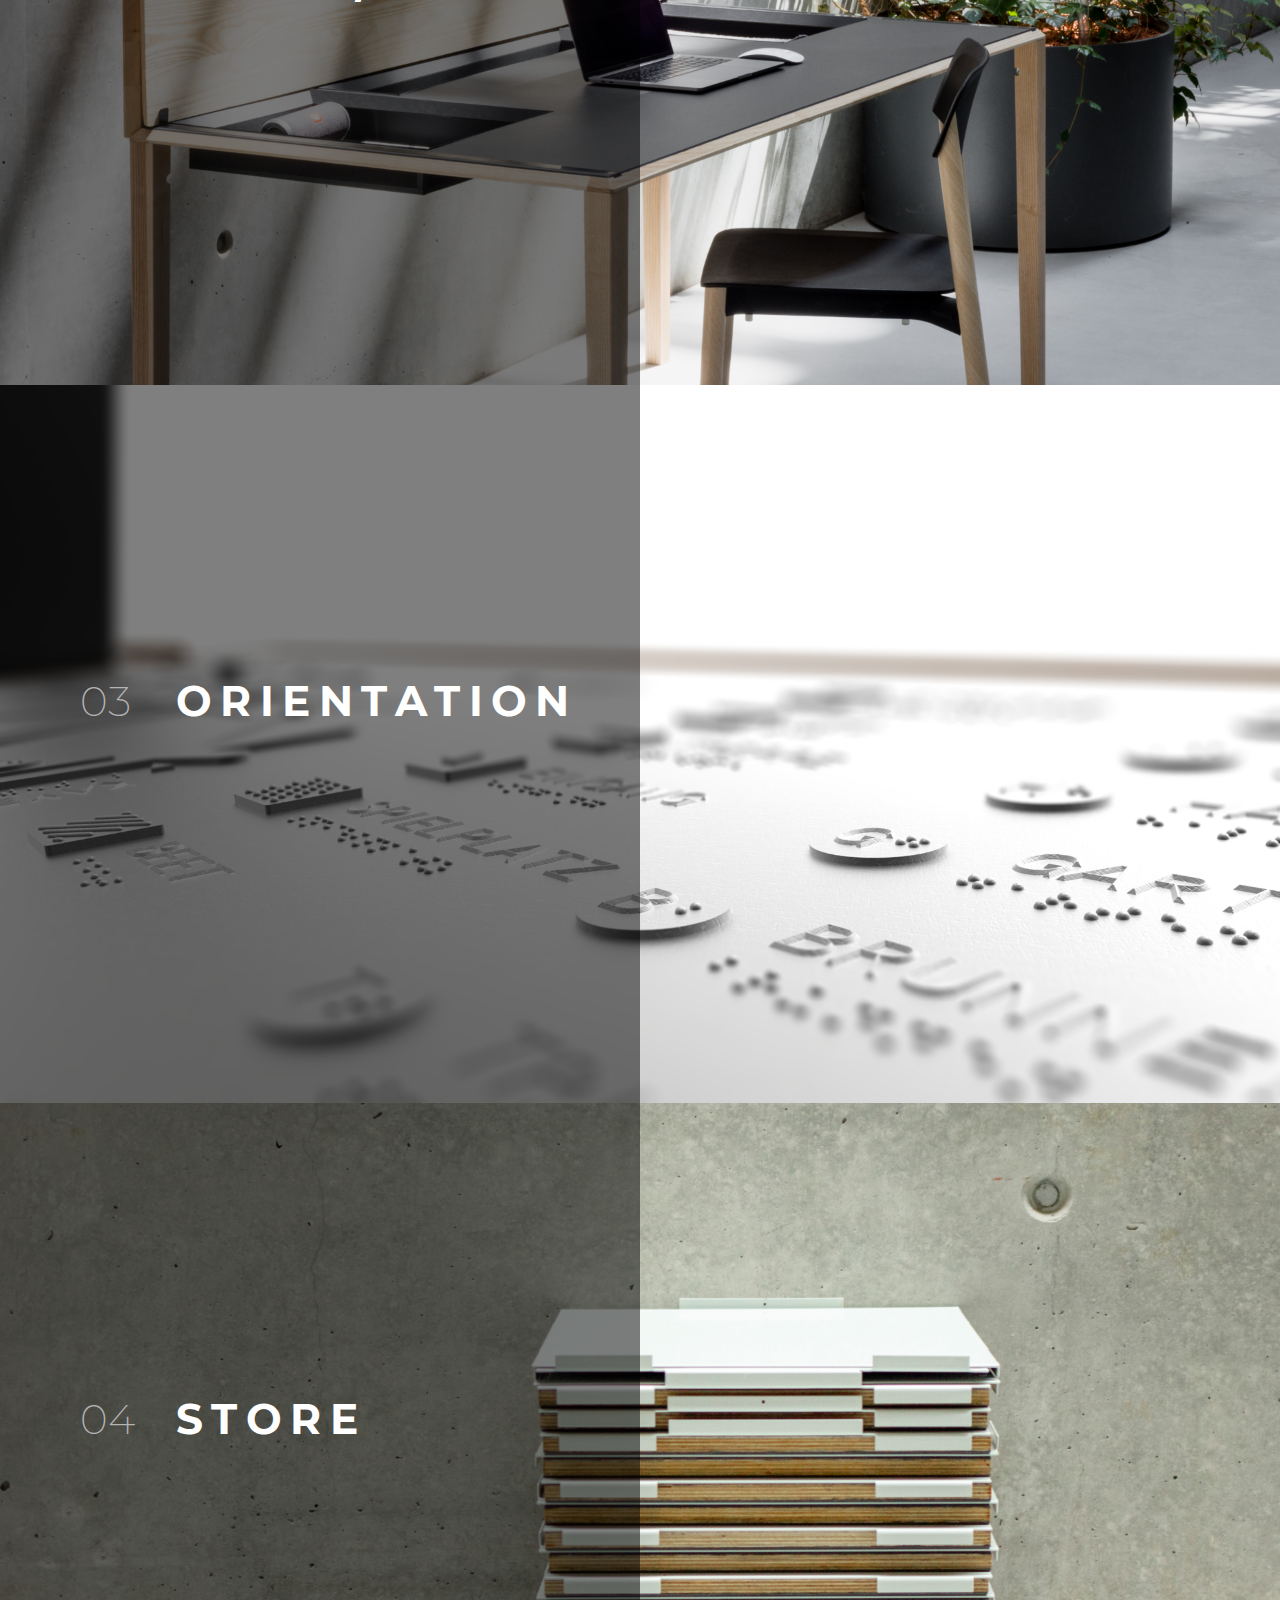
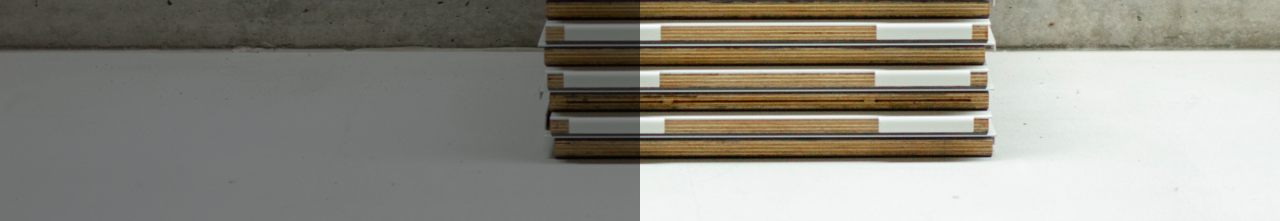
==== commit af86720f: "update on fontweight" ====
--- a/index.html
+++ b/index.html
@@ -24,7 +24,7 @@
  <div id="maindiv">
 	<div class=" overlay-image " id="banner">
 		<div class="overviewdiv"></div>
-			<div class=" headertext"><h2 style="margin-bottom:0px; font-size:10vh;">Ludwig</h2><h1 style="margin-top:0px; font-size:10vh;">Oertel</h1>A collection of works<br>Created between 2012-2019</div>
+			<div class=" headertext"><h2 style="margin-bottom:0px; font-size:10vh;">Ludwig</h2><h1 style="margin-top:0px; font-size:10vh; font-weight:normal;">Oertel</h1>A collection of works<br>Created between 2012-2019</div>
 		</div>
 	<!-- <div id="maindiv"> -->
 	<div class=" overlay-image "><a href="#">
--- a/css/demo.css
+++ b/css/demo.css
@@ -13,7 +13,13 @@
 @font-face {
     font-family:"Montserrat";
     src: url("../fonts/Montserrat/Montserrat-ExtraLight.ttf") format('truetype'); /* TTF file for CSS3 browsers */
-    font-weight: ExtraLight;
+    font-weight: 100;
+}
+
+@font-face {
+    font-family:"Montserrat";
+    src: url("../fonts/Montserrat/Montserrat-Light.ttf") format('truetype'); /* TTF file for CSS3 browsers */
+    font-weight: 200;
 }
 
 *,
@@ -35,7 +41,7 @@
 }
 body {
   font-family: Bold, 'Montserrat', sans-serif;
-  color: rgba(0, 0, 0, 1.0);
+  color: #323232;
   /* background: rgba(66, 66, 66, 1.0); */
 
   /* background-repeat:no-repeat;
@@ -56,6 +62,8 @@
 }
 
 p {
+  font-weight: 200;
+  letter-spacing: 0.4px;
 }
 
 img {
@@ -117,7 +125,7 @@
 .number{
   position: absolute; /* Position the background text */
   bottom: 0; /* At the bottom. Use top:0 to append it to the top */
-  font-weight: ExtraLight;
+  font-weight: 100;
   color: #B4B4B4;
   width: 50%; /* Full width */
   height: 100%;
@@ -155,7 +163,7 @@
 h2{
   margin-top: 0;
   font-size: 8vh;
-  font-weight: normal;
+  font-weight: 100;
 }
 
 #contentdiv{
@@ -281,7 +289,7 @@
   display: block;
   padding: 15px;
   text-decoration: none;
-  color: #aaa;
+  color: #B4B4B4;
   /* font-weight: 800; */
   margin: 0 10px;
 }
@@ -354,7 +362,7 @@
   transition: all .5s;
 }
 nav.vertical ul li a:hover {
-  color: #555;
+  color: #323232;
 }
 
 
